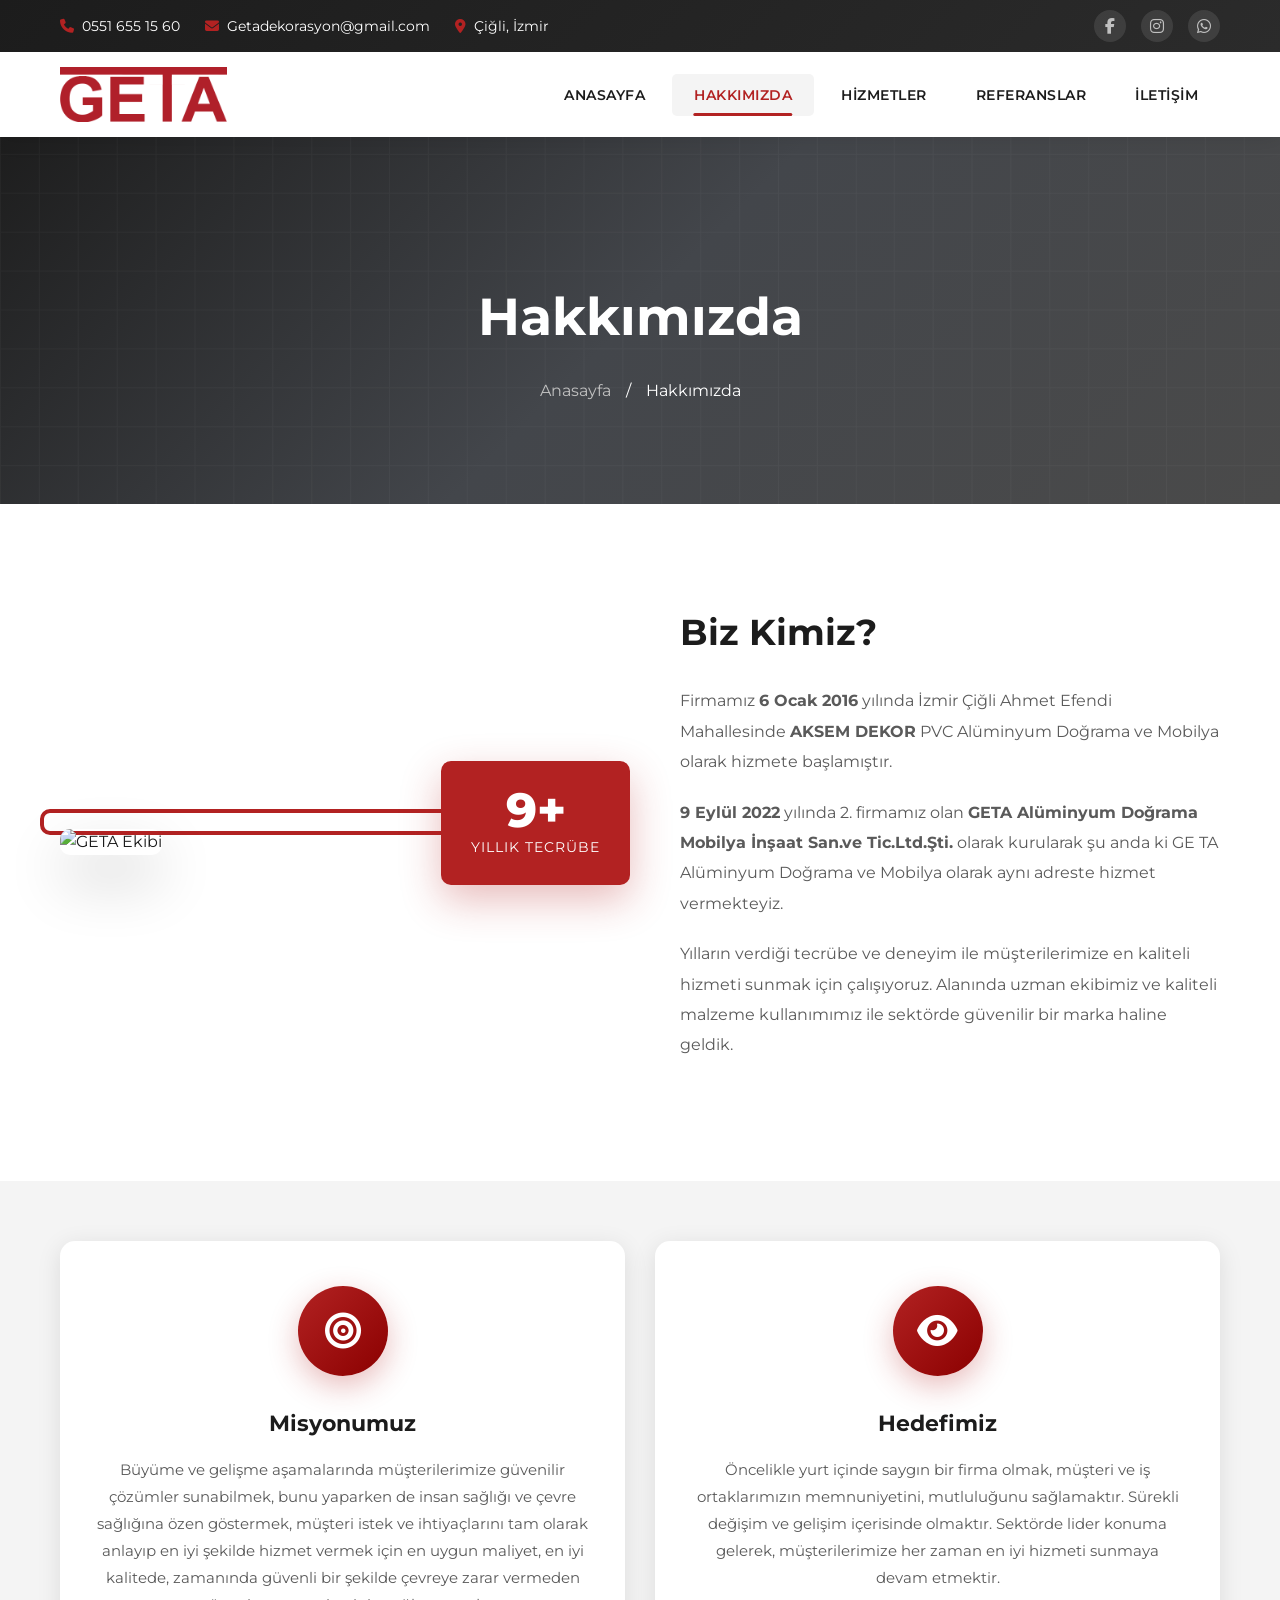
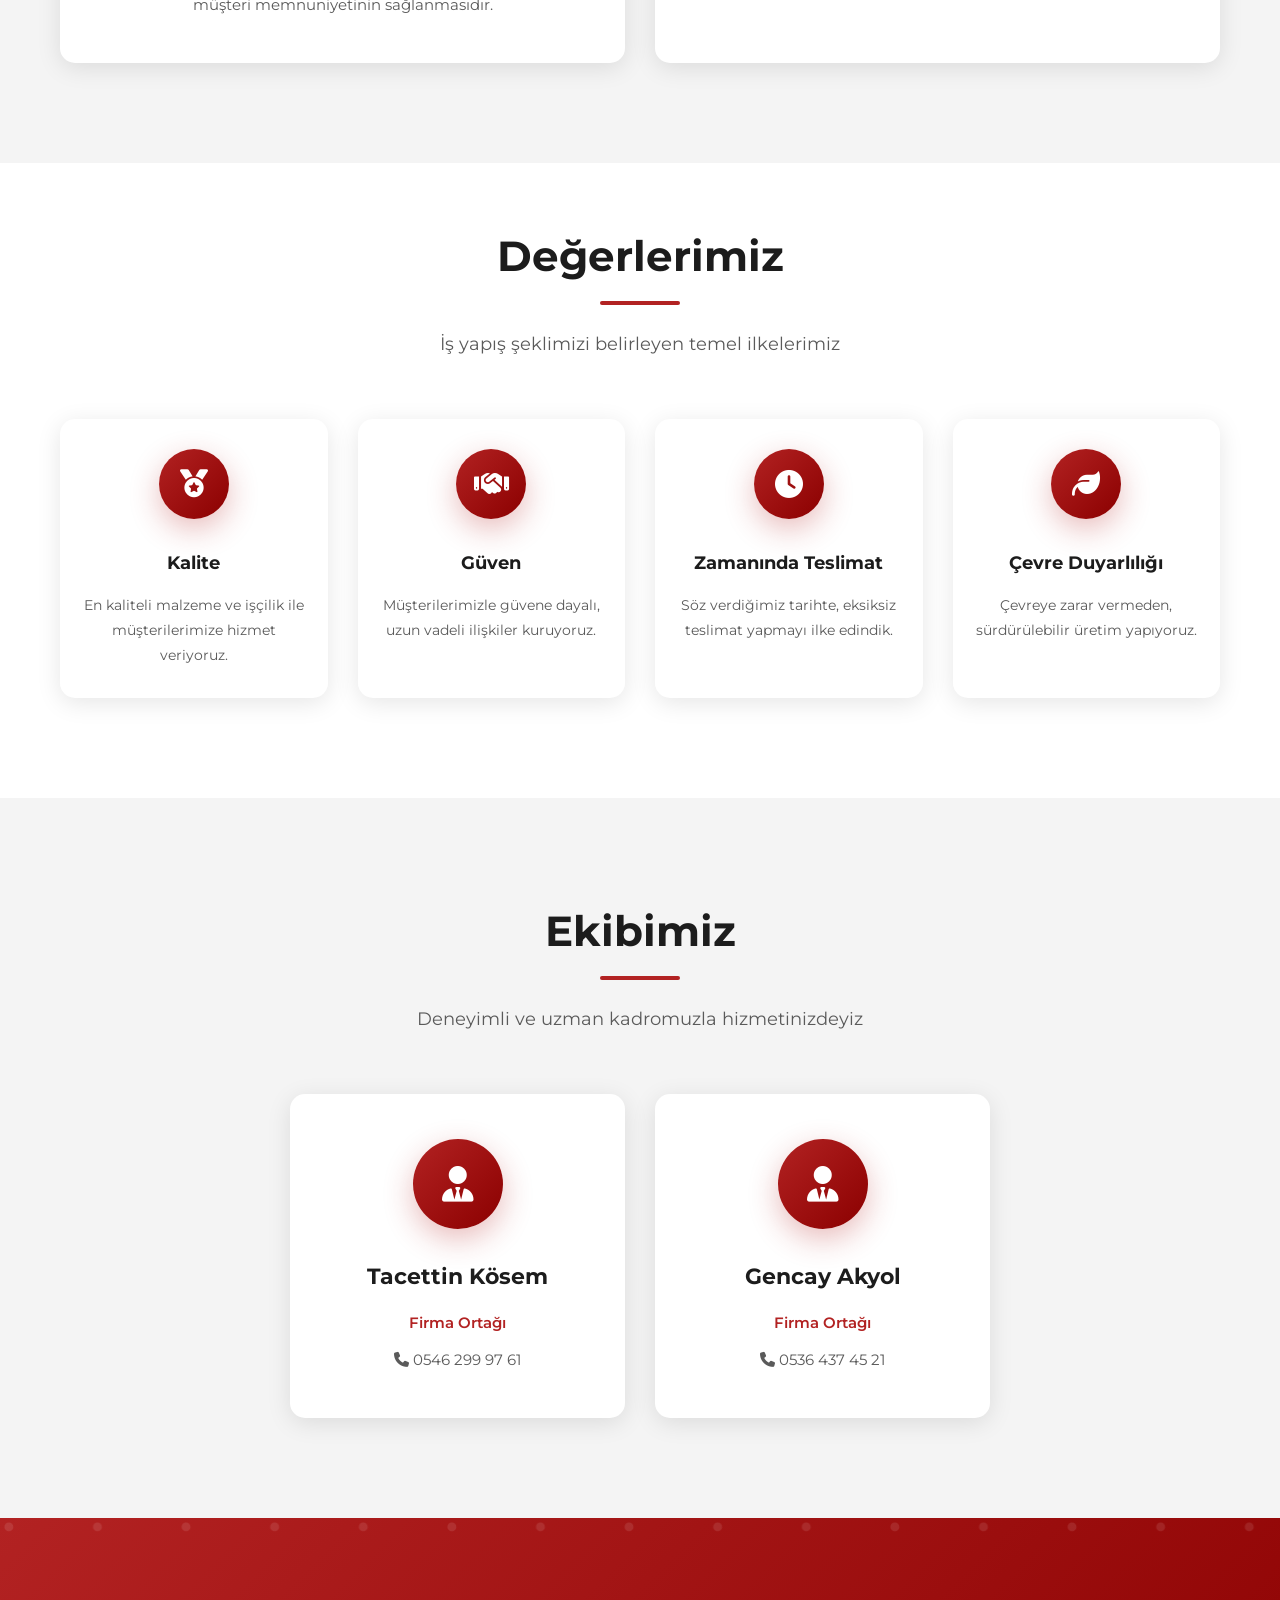
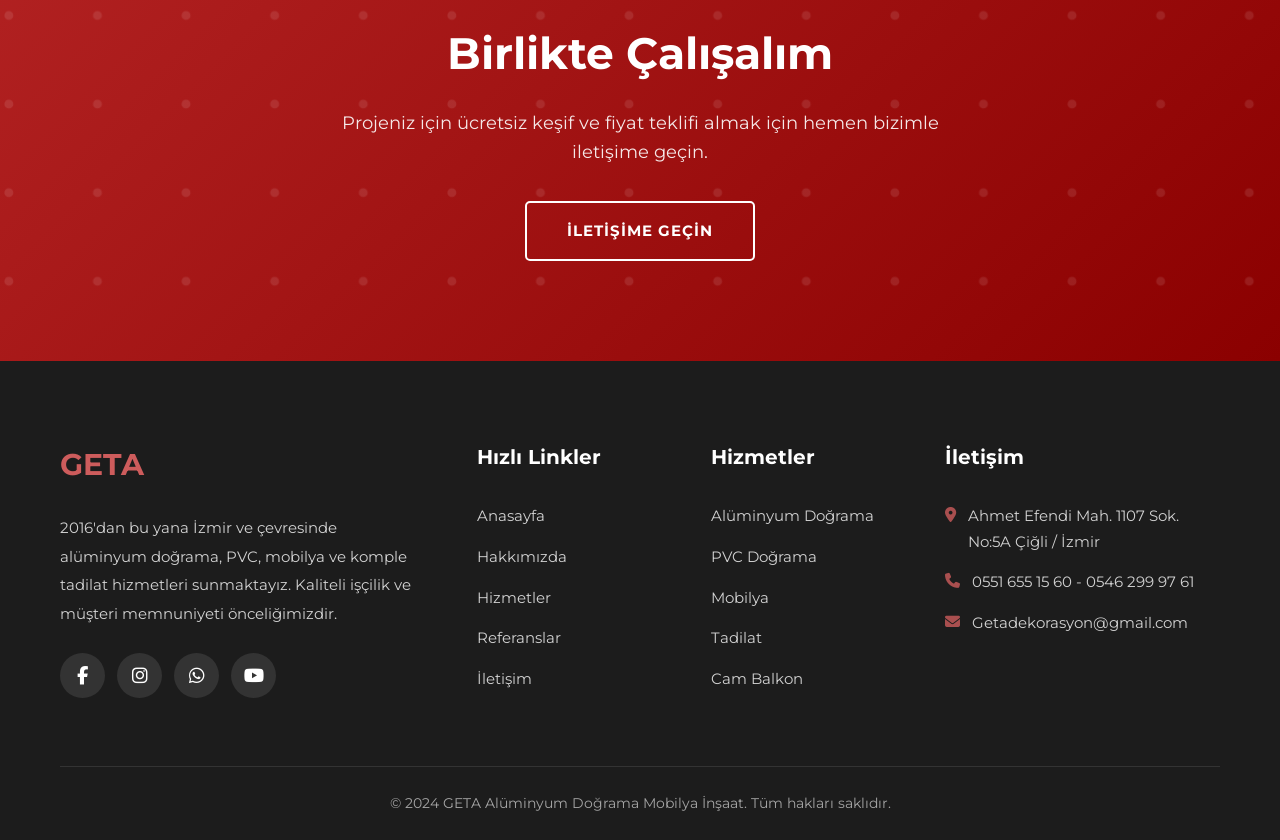
==== hakkimizda.html @ bad28edb "Initial commit - GETA Dekorasyon website GETA Aluminyum Dograma Mobilya Insaat corporate website wit" ====
<!DOCTYPE html>
<html lang="tr">
<head>
    <meta charset="UTF-8">
    <meta name="viewport" content="width=device-width, initial-scale=1.0">
    <meta name="description" content="GETA Alüminyum Doğrama Mobilya İnşaat Hakkında - Misyonumuz, Vizyonumuz ve Tarihçemiz">
    <title>Hakkımızda | GETA Alüminyum Doğrama Mobilya İnşaat</title>

    <link rel="stylesheet" href="https://cdnjs.cloudflare.com/ajax/libs/font-awesome/6.4.0/css/all.min.css">
    <link rel="preconnect" href="https://fonts.googleapis.com">
    <link rel="preconnect" href="https://fonts.gstatic.com" crossorigin>
    <link href="https://fonts.googleapis.com/css2?family=Montserrat:wght@400;500;600;700;800&display=swap" rel="stylesheet">
    <link rel="stylesheet" href="css/styles.css">
    <style>body { font-family: 'Montserrat', sans-serif; }</style>
</head>
<body>
    <!-- Header -->
    <header>
        <div class="header-top">
            <div class="container">
                <div class="contact-info">
                    <span><i class="fas fa-phone"></i> 0551 655 15 60</span>
                    <span><i class="fas fa-envelope"></i> Getadekorasyon@gmail.com</span>
                    <span><i class="fas fa-map-marker-alt"></i> Çiğli, İzmir</span>
                </div>
                <div class="social-links">
                    <a href="#" aria-label="Facebook"><i class="fab fa-facebook-f"></i></a>
                    <a href="#" aria-label="Instagram"><i class="fab fa-instagram"></i></a>
                    <a href="#" aria-label="WhatsApp"><i class="fab fa-whatsapp"></i></a>
                </div>
            </div>
        </div>
        <div class="header-main">
            <div class="container">
                <a href="index.html" class="logo">
                    <img src="images/logo.png" alt="GETA Logo">
                </a>
                <div class="menu-toggle" id="menuToggle">
                    <span></span>
                    <span></span>
                    <span></span>
                </div>
                <nav id="mainNav">
                    <ul>
                        <li><a href="index.html">Anasayfa</a></li>
                        <li><a href="hakkimizda.html" class="active">Hakkımızda</a></li>
                        <li><a href="hizmetler.html">Hizmetler</a></li>
                        <li><a href="referanslar.html">Referanslar</a></li>
                        <li><a href="iletisim.html">İletişim</a></li>
                    </ul>
                </nav>
            </div>
        </div>
    </header>

    <!-- Page Header -->
    <section class="page-header">
        <div class="container">
            <h1>Hakkımızda</h1>
            <div class="breadcrumb">
                <a href="index.html">Anasayfa</a>
                <span>/</span>
                <span>Hakkımızda</span>
            </div>
        </div>
    </section>

    <!-- About Section -->
    <section class="about" style="padding-top: 100px;">
        <div class="container">
            <div class="about-content">
                <div class="about-image scroll-reveal">
                    <img src="https://images.unsplash.com/photo-1504307651254-35680f356dfd?w=600&h=500&fit=crop" alt="GETA Ekibi">
                    <div class="experience-badge">
                        <h3>9+</h3>
                        <span>Yıllık Tecrübe</span>
                    </div>
                </div>
                <div class="about-text scroll-reveal">
                    <h3>Biz Kimiz?</h3>
                    <p>Firmamız <strong>6 Ocak 2016</strong> yılında İzmir Çiğli Ahmet Efendi Mahallesinde <strong>AKSEM DEKOR</strong> PVC Alüminyum Doğrama ve Mobilya olarak hizmete başlamıştır.</p>
                    <p><strong>9 Eylül 2022</strong> yılında 2. firmamız olan <strong>GETA Alüminyum Doğrama Mobilya İnşaat San.ve Tic.Ltd.Şti.</strong> olarak kurularak şu anda ki GE TA Alüminyum Doğrama ve Mobilya olarak aynı adreste hizmet vermekteyiz.</p>
                    <p>Yılların verdiği tecrübe ve deneyim ile müşterilerimize en kaliteli hizmeti sunmak için çalışıyoruz. Alanında uzman ekibimiz ve kaliteli malzeme kullanımımız ile sektörde güvenilir bir marka haline geldik.</p>
                </div>
            </div>
        </div>
    </section>

    <!-- Mission & Vision -->
    <section class="services" style="padding-top: 60px;">
        <div class="container">
            <div class="services-grid" style="grid-template-columns: repeat(2, 1fr);">
                <div class="service-card scroll-reveal">
                    <div class="icon">
                        <i class="fas fa-bullseye"></i>
                    </div>
                    <h3>Misyonumuz</h3>
                    <p>Büyüme ve gelişme aşamalarında müşterilerimize güvenilir çözümler sunabilmek, bunu yaparken de insan sağlığı ve çevre sağlığına özen göstermek, müşteri istek ve ihtiyaçlarını tam olarak anlayıp en iyi şekilde hizmet vermek için en uygun maliyet, en iyi kalitede, zamanında güvenli bir şekilde çevreye zarar vermeden müşteri memnuniyetinin sağlanmasıdır.</p>
                </div>
                <div class="service-card scroll-reveal">
                    <div class="icon">
                        <i class="fas fa-eye"></i>
                    </div>
                    <h3>Hedefimiz</h3>
                    <p>Öncelikle yurt içinde saygın bir firma olmak, müşteri ve iş ortaklarımızın memnuniyetini, mutluluğunu sağlamaktır. Sürekli değişim ve gelişim içerisinde olmaktır. Sektörde lider konuma gelerek, müşterilerimize her zaman en iyi hizmeti sunmaya devam etmektir.</p>
                </div>
            </div>
        </div>
    </section>

    <!-- Values Section -->
    <section class="about" style="padding-top: 60px;">
        <div class="container">
            <div class="section-header">
                <h2>Değerlerimiz</h2>
                <p>İş yapış şeklimizi belirleyen temel ilkelerimiz</p>
            </div>
            <div class="services-grid" style="grid-template-columns: repeat(4, 1fr);">
                <div class="service-card scroll-reveal" style="padding: 30px 20px;">
                    <div class="icon" style="width: 70px; height: 70px; font-size: 28px;">
                        <i class="fas fa-medal"></i>
                    </div>
                    <h3 style="font-size: 18px;">Kalite</h3>
                    <p style="font-size: 14px;">En kaliteli malzeme ve işçilik ile müşterilerimize hizmet veriyoruz.</p>
                </div>
                <div class="service-card scroll-reveal" style="padding: 30px 20px;">
                    <div class="icon" style="width: 70px; height: 70px; font-size: 28px;">
                        <i class="fas fa-handshake"></i>
                    </div>
                    <h3 style="font-size: 18px;">Güven</h3>
                    <p style="font-size: 14px;">Müşterilerimizle güvene dayalı, uzun vadeli ilişkiler kuruyoruz.</p>
                </div>
                <div class="service-card scroll-reveal" style="padding: 30px 20px;">
                    <div class="icon" style="width: 70px; height: 70px; font-size: 28px;">
                        <i class="fas fa-clock"></i>
                    </div>
                    <h3 style="font-size: 18px;">Zamanında Teslimat</h3>
                    <p style="font-size: 14px;">Söz verdiğimiz tarihte, eksiksiz teslimat yapmayı ilke edindik.</p>
                </div>
                <div class="service-card scroll-reveal" style="padding: 30px 20px;">
                    <div class="icon" style="width: 70px; height: 70px; font-size: 28px;">
                        <i class="fas fa-leaf"></i>
                    </div>
                    <h3 style="font-size: 18px;">Çevre Duyarlılığı</h3>
                    <p style="font-size: 14px;">Çevreye zarar vermeden, sürdürülebilir üretim yapıyoruz.</p>
                </div>
            </div>
        </div>
    </section>

    <!-- Team Section -->
    <section class="services" style="padding-bottom: 100px;">
        <div class="container">
            <div class="section-header">
                <h2>Ekibimiz</h2>
                <p>Deneyimli ve uzman kadromuzla hizmetinizdeyiz</p>
            </div>
            <div class="services-grid" style="grid-template-columns: repeat(2, 1fr); max-width: 700px; margin: 0 auto;">
                <div class="service-card scroll-reveal">
                    <div class="icon">
                        <i class="fas fa-user-tie"></i>
                    </div>
                    <h3>Tacettin Kösem</h3>
                    <p style="color: var(--primary); font-weight: 600; margin-bottom: 10px;">Firma Ortağı</p>
                    <p><i class="fas fa-phone"></i> 0546 299 97 61</p>
                </div>
                <div class="service-card scroll-reveal">
                    <div class="icon">
                        <i class="fas fa-user-tie"></i>
                    </div>
                    <h3>Gencay Akyol</h3>
                    <p style="color: var(--primary); font-weight: 600; margin-bottom: 10px;">Firma Ortağı</p>
                    <p><i class="fas fa-phone"></i> 0536 437 45 21</p>
                </div>
            </div>
        </div>
    </section>

    <!-- CTA Section -->
    <section class="cta">
        <div class="container">
            <h2>Birlikte Çalışalım</h2>
            <p>Projeniz için ücretsiz keşif ve fiyat teklifi almak için hemen bizimle iletişime geçin.</p>
            <a href="iletisim.html" class="btn btn-outline">İletişime Geçin</a>
        </div>
    </section>

    <!-- Footer -->
    <footer>
        <div class="container">
            <div class="footer-content">
                <div class="footer-about">
                    <h3>GETA</h3>
                    <p>2016'dan bu yana İzmir ve çevresinde alüminyum doğrama, PVC, mobilya ve komple tadilat hizmetleri sunmaktayız. Kaliteli işçilik ve müşteri memnuniyeti önceliğimizdir.</p>
                    <div class="footer-social">
                        <a href="#"><i class="fab fa-facebook-f"></i></a>
                        <a href="#"><i class="fab fa-instagram"></i></a>
                        <a href="#"><i class="fab fa-whatsapp"></i></a>
                        <a href="#"><i class="fab fa-youtube"></i></a>
                    </div>
                </div>
                <div class="footer-links">
                    <h4>Hızlı Linkler</h4>
                    <ul>
                        <li><a href="index.html">Anasayfa</a></li>
                        <li><a href="hakkimizda.html">Hakkımızda</a></li>
                        <li><a href="hizmetler.html">Hizmetler</a></li>
                        <li><a href="referanslar.html">Referanslar</a></li>
                        <li><a href="iletisim.html">İletişim</a></li>
                    </ul>
                </div>
                <div class="footer-links">
                    <h4>Hizmetler</h4>
                    <ul>
                        <li><a href="hizmetler.html">Alüminyum Doğrama</a></li>
                        <li><a href="hizmetler.html">PVC Doğrama</a></li>
                        <li><a href="hizmetler.html">Mobilya</a></li>
                        <li><a href="hizmetler.html">Tadilat</a></li>
                        <li><a href="hizmetler.html">Cam Balkon</a></li>
                    </ul>
                </div>
                <div class="footer-contact">
                    <h4>İletişim</h4>
                    <p><i class="fas fa-map-marker-alt"></i> Ahmet Efendi Mah. 1107 Sok. No:5A Çiğli / İzmir</p>
                    <p><i class="fas fa-phone"></i> 0551 655 15 60 - 0546 299 97 61</p>
                    <p><i class="fas fa-envelope"></i> Getadekorasyon@gmail.com</p>
                </div>
            </div>
            <div class="footer-bottom">
                <p>&copy; 2024 GETA Alüminyum Doğrama Mobilya İnşaat. Tüm hakları saklıdır.</p>
            </div>
        </div>
    </footer>

    <script src="js/main.js"></script>
</body>
</html>
---- css/styles.css ----
/* =============================================
   GETA Dekorasyon - Ana Stil Dosyası
   Renk Teması: Kırmızı/Bordo + Metalik Gri
   ============================================= */

/* CSS Variables */
:root {
    --primary: #B22222;
    --primary-dark: #8B0000;
    --primary-light: #CD5C5C;
    --metallic: #71797E;
    --metallic-light: #A9A9A9;
    --metallic-dark: #4A4A4A;
    --steel: #43464B;
    --dark: #1C1C1C;
    --charcoal: #2B2B2B;
    --light: #F4F4F4;
    --silver: #C0C0C0;
    --white: #FFFFFF;
    --text: #1C1C1C;
    --text-light: #5A5A5A;
    --shadow: rgba(0, 0, 0, 0.1);
    --shadow-dark: rgba(0, 0, 0, 0.2);
    --transition: all 0.3s ease;
}

/* Reset & Base */
* {
    margin: 0;
    padding: 0;
    box-sizing: border-box;
}

html {
    scroll-behavior: smooth;
}

body {
    font-family: 'Segoe UI', Tahoma, Geneva, Verdana, sans-serif;
    line-height: 1.6;
    color: var(--text);
    background-color: var(--white);
}

a {
    text-decoration: none;
    color: inherit;
    transition: var(--transition);
}

ul {
    list-style: none;
}

img {
    max-width: 100%;
    height: auto;
}

.container {
    max-width: 1200px;
    margin: 0 auto;
    padding: 0 20px;
}

/* =============================================
   HEADER & NAVIGATION
   ============================================= */
header {
    background: var(--white);
    box-shadow: 0 2px 20px var(--shadow);
    position: fixed;
    width: 100%;
    top: 0;
    z-index: 1000;
}

.header-top {
    background: linear-gradient(135deg, var(--dark) 0%, var(--charcoal) 100%);
    color: var(--white);
    padding: 10px 0;
    font-size: 14px;
}

.header-top .container {
    display: flex;
    justify-content: space-between;
    align-items: center;
    flex-wrap: wrap;
    gap: 10px;
}

.header-top a {
    color: var(--silver);
}

.header-top a:hover {
    color: var(--primary-light);
}

.contact-info {
    display: flex;
    gap: 25px;
    flex-wrap: wrap;
}

.contact-info span {
    display: flex;
    align-items: center;
    gap: 8px;
}

.contact-info i {
    color: var(--primary);
}

.social-links {
    display: flex;
    gap: 15px;
}

.social-links a {
    font-size: 16px;
    width: 32px;
    height: 32px;
    background: rgba(255,255,255,0.1);
    border-radius: 50%;
    display: flex;
    align-items: center;
    justify-content: center;
}

.social-links a:hover {
    background: var(--primary);
    color: var(--white);
}

.header-main {
    padding: 15px 0;
    background: var(--white);
}

.header-main .container {
    display: flex;
    justify-content: space-between;
    align-items: center;
}

.logo {
    display: flex;
    align-items: center;
    gap: 15px;
}

.logo img {
    height: 55px;
    width: auto;
}

.logo-text h1 {
    font-size: 32px;
    font-weight: 800;
    color: var(--primary);
    letter-spacing: 3px;
}

.logo-text span {
    font-size: 11px;
    color: var(--metallic);
    display: block;
    margin-top: -2px;
    letter-spacing: 1px;
}

nav ul {
    display: flex;
    gap: 5px;
}

nav ul li a {
    padding: 12px 22px;
    font-weight: 600;
    color: var(--text);
    border-radius: 5px;
    position: relative;
    text-transform: uppercase;
    font-size: 14px;
    letter-spacing: 0.5px;
}

nav ul li a:hover,
nav ul li a.active {
    color: var(--primary);
    background: var(--light);
}

nav ul li a::after {
    content: '';
    position: absolute;
    bottom: 0;
    left: 50%;
    transform: translateX(-50%);
    width: 0;
    height: 3px;
    background: var(--primary);
    transition: var(--transition);
    border-radius: 2px;
}

nav ul li a:hover::after,
nav ul li a.active::after {
    width: 70%;
}

/* Mobile Menu */
.menu-toggle {
    display: none;
    flex-direction: column;
    gap: 6px;
    cursor: pointer;
    padding: 10px;
}

.menu-toggle span {
    width: 28px;
    height: 3px;
    background: var(--primary);
    border-radius: 2px;
    transition: var(--transition);
}

/* =============================================
   HERO SECTION
   ============================================= */
.hero {
    height: 100vh;
    min-height: 650px;
    background: linear-gradient(135deg, var(--dark) 0%, var(--steel) 50%, var(--metallic-dark) 100%);
    display: flex;
    align-items: center;
    justify-content: center;
    text-align: center;
    color: var(--white);
    position: relative;
    overflow: hidden;
    margin-top: 115px;
}

.hero::before {
    content: '';
    position: absolute;
    top: 0;
    left: 0;
    right: 0;
    bottom: 0;
    background: url('data:image/svg+xml,<svg xmlns="http://www.w3.org/2000/svg" viewBox="0 0 100 100"><defs><pattern id="grid" width="10" height="10" patternUnits="userSpaceOnUse"><path d="M 10 0 L 0 0 0 10" fill="none" stroke="rgba(255,255,255,0.03)" stroke-width="0.5"/></pattern></defs><rect width="100" height="100" fill="url(%23grid)"/></svg>');
    opacity: 1;
}

.hero::after {
    content: '';
    position: absolute;
    bottom: 0;
    left: 0;
    right: 0;
    height: 200px;
    background: linear-gradient(to top, rgba(28,28,28,0.8), transparent);
}

.hero-content {
    position: relative;
    z-index: 1;
    max-width: 900px;
    padding: 0 20px;
}

.hero h1 {
    font-size: 60px;
    font-weight: 800;
    margin-bottom: 20px;
    text-shadow: 2px 2px 4px rgba(0,0,0,0.5);
    letter-spacing: 2px;
}

.hero h1 span {
    color: var(--primary);
}

.hero p {
    font-size: 20px;
    margin-bottom: 15px;
    opacity: 0.9;
    max-width: 700px;
    margin-left: auto;
    margin-right: auto;
}

.hero .tagline {
    font-size: 16px;
    color: var(--silver);
    margin-bottom: 40px;
    text-transform: uppercase;
    letter-spacing: 3px;
}

.hero-buttons {
    display: flex;
    gap: 20px;
    justify-content: center;
    flex-wrap: wrap;
}

/* Buttons */
.btn {
    display: inline-block;
    padding: 16px 40px;
    border-radius: 5px;
    font-weight: 700;
    font-size: 15px;
    cursor: pointer;
    transition: var(--transition);
    border: none;
    text-transform: uppercase;
    letter-spacing: 1px;
}

.btn-primary {
    background: var(--primary);
    color: var(--white);
}

.btn-primary:hover {
    background: var(--primary-dark);
    transform: translateY(-3px);
    box-shadow: 0 10px 30px rgba(178, 34, 34, 0.4);
}

.btn-outline {
    background: transparent;
    color: var(--white);
    border: 2px solid var(--silver);
}

.btn-outline:hover {
    background: var(--white);
    color: var(--dark);
    border-color: var(--white);
    transform: translateY(-3px);
}

/* =============================================
   SECTIONS
   ============================================= */
section {
    padding: 100px 0;
}

.section-header {
    text-align: center;
    margin-bottom: 60px;
}

.section-header h2 {
    font-size: 42px;
    color: var(--dark);
    margin-bottom: 15px;
    position: relative;
    display: inline-block;
    font-weight: 700;
}

.section-header h2::after {
    content: '';
    position: absolute;
    bottom: -15px;
    left: 50%;
    transform: translateX(-50%);
    width: 80px;
    height: 4px;
    background: var(--primary);
    border-radius: 2px;
}

.section-header p {
    color: var(--text-light);
    font-size: 18px;
    max-width: 600px;
    margin: 25px auto 0;
}

/* About Section */
.about {
    background: var(--white);
}

.about-content {
    display: grid;
    grid-template-columns: 1fr 1fr;
    gap: 80px;
    align-items: center;
}

.about-image {
    position: relative;
}

.about-image img {
    border-radius: 10px;
    box-shadow: 0 25px 60px var(--shadow-dark);
}

.about-image::before {
    content: '';
    position: absolute;
    top: -20px;
    left: -20px;
    right: 20px;
    bottom: 20px;
    border: 4px solid var(--primary);
    border-radius: 10px;
    z-index: -1;
}

.about-image .experience-badge {
    position: absolute;
    bottom: -30px;
    right: -30px;
    background: var(--primary);
    color: var(--white);
    padding: 25px 30px;
    border-radius: 10px;
    text-align: center;
    box-shadow: 0 15px 40px rgba(178, 34, 34, 0.3);
}

.about-image .experience-badge h3 {
    font-size: 48px;
    font-weight: 800;
    line-height: 1;
}

.about-image .experience-badge span {
    font-size: 14px;
    text-transform: uppercase;
    letter-spacing: 1px;
}

.about-text h3 {
    font-size: 36px;
    color: var(--dark);
    margin-bottom: 25px;
    font-weight: 700;
}

.about-text p {
    color: var(--text-light);
    margin-bottom: 20px;
    line-height: 1.9;
    font-size: 16px;
}

.about-features {
    display: grid;
    grid-template-columns: 1fr 1fr;
    gap: 20px;
    margin-top: 35px;
}

.feature-item {
    display: flex;
    align-items: center;
    gap: 15px;
    padding: 15px;
    background: var(--light);
    border-radius: 8px;
    transition: var(--transition);
}

.feature-item:hover {
    background: var(--primary);
    color: var(--white);
}

.feature-item:hover i {
    color: var(--white);
}

.feature-item i {
    font-size: 24px;
    color: var(--primary);
    transition: var(--transition);
}

.feature-item span {
    font-weight: 600;
    font-size: 14px;
}

/* Services Section */
.services {
    background: var(--light);
}

.services-grid {
    display: grid;
    grid-template-columns: repeat(auto-fit, minmax(300px, 1fr));
    gap: 30px;
}

.service-card {
    background: var(--white);
    padding: 45px 35px;
    border-radius: 15px;
    text-align: center;
    transition: var(--transition);
    box-shadow: 0 5px 25px var(--shadow);
    position: relative;
    overflow: hidden;
}

.service-card::before {
    content: '';
    position: absolute;
    top: 0;
    left: 0;
    right: 0;
    height: 4px;
    background: linear-gradient(90deg, var(--primary), var(--metallic));
    transform: scaleX(0);
    transition: var(--transition);
}

.service-card:hover::before {
    transform: scaleX(1);
}

.service-card:hover {
    transform: translateY(-10px);
    box-shadow: 0 25px 60px var(--shadow-dark);
}

.service-card .icon {
    width: 90px;
    height: 90px;
    background: linear-gradient(135deg, var(--primary) 0%, var(--primary-dark) 100%);
    border-radius: 50%;
    display: flex;
    align-items: center;
    justify-content: center;
    margin: 0 auto 30px;
    font-size: 36px;
    color: var(--white);
    box-shadow: 0 10px 30px rgba(178, 34, 34, 0.3);
}

.service-card h3 {
    font-size: 22px;
    color: var(--dark);
    margin-bottom: 15px;
    font-weight: 700;
}

.service-card p {
    color: var(--text-light);
    font-size: 15px;
    line-height: 1.8;
}

/* References Section */
.references {
    background: var(--white);
}

.references-grid {
    display: grid;
    grid-template-columns: repeat(auto-fit, minmax(220px, 1fr));
    gap: 20px;
}

.reference-item {
    background: var(--light);
    padding: 30px 20px;
    border-radius: 10px;
    text-align: center;
    transition: var(--transition);
    border: 2px solid transparent;
}

.reference-item:hover {
    border-color: var(--primary);
    background: var(--white);
    box-shadow: 0 10px 30px var(--shadow);
}

.reference-item i {
    font-size: 32px;
    color: var(--primary);
    margin-bottom: 15px;
}

.reference-item span {
    display: block;
    font-weight: 600;
    color: var(--dark);
    font-size: 14px;
}

/* Brands Section */
.brands {
    background: linear-gradient(135deg, var(--dark) 0%, var(--charcoal) 100%);
    padding: 60px 0;
}

.brands h3 {
    color: var(--white);
    text-align: center;
    margin-bottom: 40px;
    font-size: 26px;
    font-weight: 600;
}

.brands-slider {
    display: flex;
    justify-content: center;
    flex-wrap: wrap;
    gap: 20px;
}

.brands-slider span {
    color: var(--silver);
    font-size: 16px;
    font-weight: 600;
    padding: 12px 25px;
    background: rgba(255,255,255,0.05);
    border-radius: 5px;
    border: 1px solid rgba(255,255,255,0.1);
    transition: var(--transition);
}

.brands-slider span:hover {
    background: var(--primary);
    color: var(--white);
    border-color: var(--primary);
}

/* CTA Section */
.cta {
    background: linear-gradient(135deg, var(--primary) 0%, var(--primary-dark) 100%);
    color: var(--white);
    text-align: center;
    padding: 100px 0;
    position: relative;
}

.cta::before {
    content: '';
    position: absolute;
    top: 0;
    left: 0;
    right: 0;
    bottom: 0;
    background: url('data:image/svg+xml,<svg xmlns="http://www.w3.org/2000/svg" viewBox="0 0 100 100"><defs><pattern id="dots" width="20" height="20" patternUnits="userSpaceOnUse"><circle cx="2" cy="2" r="1" fill="rgba(255,255,255,0.1)"/></pattern></defs><rect width="100" height="100" fill="url(%23dots)"/></svg>');
}

.cta .container {
    position: relative;
    z-index: 1;
}

.cta h2 {
    font-size: 44px;
    margin-bottom: 20px;
    font-weight: 700;
}

.cta p {
    font-size: 18px;
    opacity: 0.9;
    margin-bottom: 35px;
    max-width: 600px;
    margin-left: auto;
    margin-right: auto;
}

.cta .btn-outline {
    border-color: var(--white);
}

.cta .btn-outline:hover {
    background: var(--white);
    color: var(--primary);
}

/* =============================================
   CONTACT PAGE
   ============================================= */
.contact-section {
    padding-top: 60px;
}

.contact-grid {
    display: grid;
    grid-template-columns: 1fr 1fr;
    gap: 60px;
}

.contact-info-box {
    background: var(--white);
    padding: 50px;
    border-radius: 15px;
    box-shadow: 0 15px 50px var(--shadow);
}

.contact-info-box h3 {
    font-size: 30px;
    color: var(--dark);
    margin-bottom: 35px;
    font-weight: 700;
}

.info-item {
    display: flex;
    gap: 20px;
    margin-bottom: 30px;
    padding-bottom: 30px;
    border-bottom: 1px solid var(--light);
}

.info-item:last-child {
    border-bottom: none;
    margin-bottom: 0;
    padding-bottom: 0;
}

.info-item .icon {
    width: 65px;
    height: 65px;
    background: linear-gradient(135deg, var(--primary) 0%, var(--primary-dark) 100%);
    border-radius: 50%;
    display: flex;
    align-items: center;
    justify-content: center;
    color: var(--white);
    font-size: 24px;
    flex-shrink: 0;
    box-shadow: 0 10px 25px rgba(178, 34, 34, 0.25);
}

.info-item .details h4 {
    font-size: 18px;
    color: var(--dark);
    margin-bottom: 8px;
    font-weight: 700;
}

.info-item .details p,
.info-item .details a {
    color: var(--text-light);
    font-size: 15px;
    line-height: 1.7;
}

.info-item .details a:hover {
    color: var(--primary);
}

.contact-form-box {
    background: var(--white);
    padding: 50px;
    border-radius: 15px;
    box-shadow: 0 15px 50px var(--shadow);
}

.contact-form-box h3 {
    font-size: 30px;
    color: var(--dark);
    margin-bottom: 35px;
    font-weight: 700;
}

.form-group {
    margin-bottom: 25px;
}

.form-group label {
    display: block;
    margin-bottom: 10px;
    font-weight: 600;
    color: var(--dark);
    font-size: 14px;
}

.form-group input,
.form-group textarea {
    width: 100%;
    padding: 16px 20px;
    border: 2px solid var(--light);
    border-radius: 8px;
    font-size: 16px;
    transition: var(--transition);
    font-family: inherit;
    background: var(--white);
}

.form-group input:focus,
.form-group textarea:focus {
    outline: none;
    border-color: var(--primary);
    box-shadow: 0 0 0 4px rgba(178, 34, 34, 0.1);
}

.form-group textarea {
    min-height: 150px;
    resize: vertical;
}

/* Map */
.map-section {
    padding: 0;
    margin-top: 80px;
}

.map-section iframe {
    width: 100%;
    height: 450px;
    border: none;
    filter: grayscale(30%);
}

/* =============================================
   PAGE HEADERS
   ============================================= */
.page-header {
    background: linear-gradient(135deg, var(--dark) 0%, var(--steel) 50%, var(--metallic-dark) 100%);
    padding: 160px 0 100px;
    text-align: center;
    color: var(--white);
    margin-top: 115px;
    position: relative;
}

.page-header::before {
    content: '';
    position: absolute;
    top: 0;
    left: 0;
    right: 0;
    bottom: 0;
    background: url('data:image/svg+xml,<svg xmlns="http://www.w3.org/2000/svg" viewBox="0 0 100 100"><defs><pattern id="grid2" width="10" height="10" patternUnits="userSpaceOnUse"><path d="M 10 0 L 0 0 0 10" fill="none" stroke="rgba(255,255,255,0.03)" stroke-width="0.5"/></pattern></defs><rect width="100" height="100" fill="url(%23grid2)"/></svg>');
}

.page-header .container {
    position: relative;
    z-index: 1;
}

.page-header h1 {
    font-size: 52px;
    margin-bottom: 20px;
    font-weight: 700;
}

.breadcrumb {
    display: flex;
    justify-content: center;
    gap: 15px;
    font-size: 16px;
}

.breadcrumb a {
    color: var(--silver);
}

.breadcrumb a:hover {
    color: var(--primary-light);
}

.breadcrumb span {
    color: var(--white);
}

/* =============================================
   FOOTER
   ============================================= */
footer {
    background: var(--dark);
    color: var(--white);
    padding-top: 80px;
}

.footer-content {
    display: grid;
    grid-template-columns: 2fr 1fr 1fr 1.5fr;
    gap: 50px;
    padding-bottom: 60px;
    border-bottom: 1px solid rgba(255,255,255,0.1);
}

.footer-about h3 {
    font-size: 30px;
    margin-bottom: 25px;
    color: var(--primary-light);
    font-weight: 700;
}

.footer-about p {
    opacity: 0.8;
    line-height: 1.9;
    margin-bottom: 25px;
    font-size: 15px;
}

.footer-social {
    display: flex;
    gap: 12px;
}

.footer-social a {
    width: 45px;
    height: 45px;
    background: rgba(255,255,255,0.1);
    border-radius: 50%;
    display: flex;
    align-items: center;
    justify-content: center;
    color: var(--white);
    transition: var(--transition);
    font-size: 18px;
}

.footer-social a:hover {
    background: var(--primary);
    transform: translateY(-3px);
}

.footer-links h4 {
    font-size: 20px;
    margin-bottom: 30px;
    color: var(--white);
    font-weight: 700;
}

.footer-links ul li {
    margin-bottom: 15px;
}

.footer-links ul li a {
    opacity: 0.8;
    transition: var(--transition);
    font-size: 15px;
}

.footer-links ul li a:hover {
    opacity: 1;
    color: var(--primary-light);
    padding-left: 8px;
}

.footer-contact h4 {
    font-size: 20px;
    margin-bottom: 30px;
    color: var(--white);
    font-weight: 700;
}

.footer-contact p {
    opacity: 0.8;
    margin-bottom: 15px;
    display: flex;
    align-items: flex-start;
    gap: 12px;
    font-size: 15px;
    line-height: 1.7;
}

.footer-contact p i {
    color: var(--primary-light);
    margin-top: 4px;
}

.footer-bottom {
    padding: 25px 0;
    text-align: center;
}

.footer-bottom p {
    opacity: 0.6;
    font-size: 14px;
}

/* =============================================
   RESPONSIVE DESIGN
   ============================================= */
@media (max-width: 1024px) {
    .footer-content {
        grid-template-columns: 1fr 1fr;
    }
}

@media (max-width: 992px) {
    .header-main .container {
        flex-wrap: wrap;
    }

    .menu-toggle {
        display: flex;
    }

    nav {
        width: 100%;
        max-height: 0;
        overflow: hidden;
        transition: var(--transition);
    }

    nav.active {
        max-height: 400px;
    }

    nav ul {
        flex-direction: column;
        padding: 20px 0;
    }

    nav ul li a {
        display: block;
        padding: 15px;
    }

    .hero {
        margin-top: 80px;
    }

    .hero h1 {
        font-size: 42px;
    }

    .about-content {
        grid-template-columns: 1fr;
        gap: 50px;
    }

    .about-image::before {
        display: none;
    }

    .about-image .experience-badge {
        right: 20px;
        bottom: -20px;
    }

    .contact-grid {
        grid-template-columns: 1fr;
    }

    .page-header {
        margin-top: 80px;
        padding: 120px 0 80px;
    }
}

@media (max-width: 768px) {
    .header-top .container {
        justify-content: center;
    }

    .contact-info {
        display: none;
    }

    .hero {
        height: auto;
        min-height: 550px;
        padding: 100px 0;
    }

    .hero h1 {
        font-size: 32px;
    }

    .hero p {
        font-size: 16px;
    }

    .hero .tagline {
        font-size: 13px;
    }

    .section-header h2 {
        font-size: 32px;
    }

    section {
        padding: 70px 0;
    }

    .about-features {
        grid-template-columns: 1fr;
    }

    .about-image .experience-badge {
        position: relative;
        right: auto;
        bottom: auto;
        margin-top: 20px;
        display: inline-block;
    }

    .footer-content {
        grid-template-columns: 1fr;
        text-align: center;
    }

    .footer-social {
        justify-content: center;
    }

    .footer-links ul li a:hover {
        padding-left: 0;
    }

    .footer-contact p {
        justify-content: center;
    }

    .page-header h1 {
        font-size: 36px;
    }

    .contact-info-box,
    .contact-form-box {
        padding: 30px;
    }
}

@media (max-width: 480px) {
    .hero-buttons {
        flex-direction: column;
        align-items: center;
    }

    .btn {
        width: 100%;
        max-width: 280px;
        padding: 14px 30px;
    }

    .service-card {
        padding: 35px 25px;
    }

    .service-card .icon {
        width: 75px;
        height: 75px;
        font-size: 30px;
    }

    .cta h2 {
        font-size: 32px;
    }

    .logo-text h1 {
        font-size: 26px;
    }
}

/* =============================================
   ANIMATIONS
   ============================================= */
@keyframes fadeInUp {
    from {
        opacity: 0;
        transform: translateY(40px);
    }
    to {
        opacity: 1;
        transform: translateY(0);
    }
}

@keyframes fadeIn {
    from {
        opacity: 0;
    }
    to {
        opacity: 1;
    }
}

@keyframes slideInLeft {
    from {
        opacity: 0;
        transform: translateX(-40px);
    }
    to {
        opacity: 1;
        transform: translateX(0);
    }
}

@keyframes slideInRight {
    from {
        opacity: 0;
        transform: translateX(40px);
    }
    to {
        opacity: 1;
        transform: translateX(0);
    }
}

.animate-fade-up {
    animation: fadeInUp 0.8s ease forwards;
}

.animate-fade {
    animation: fadeIn 0.8s ease forwards;
}

.animate-slide-left {
    animation: slideInLeft 0.8s ease forwards;
}

.animate-slide-right {
    animation: slideInRight 0.8s ease forwards;
}

/* Scroll animations */
.scroll-reveal {
    opacity: 0;
    transform: translateY(40px);
    transition: all 0.8s ease;
}

.scroll-reveal.revealed {
    opacity: 1;
    transform: translateY(0);
}

/* Delay classes */
.delay-1 { animation-delay: 0.1s; }
.delay-2 { animation-delay: 0.2s; }
.delay-3 { animation-delay: 0.3s; }
.delay-4 { animation-delay: 0.4s; }
.delay-5 { animation-delay: 0.5s; }

/* =============================================
   LIGHTBOX GALLERY
   ============================================= */
.lightbox {
    display: none;
    position: fixed;
    top: 0;
    left: 0;
    width: 100%;
    height: 100%;
    background: rgba(0, 0, 0, 0.95);
    z-index: 9999;
    justify-content: center;
    align-items: center;
}

.lightbox.active {
    display: flex;
}

.lightbox-content {
    position: relative;
    max-width: 90%;
    max-height: 90%;
}

.lightbox-content img {
    max-width: 100%;
    max-height: 85vh;
    border-radius: 10px;
    box-shadow: 0 20px 60px rgba(0, 0, 0, 0.5);
}

.lightbox-close {
    position: absolute;
    top: -50px;
    right: 0;
    font-size: 40px;
    color: var(--white);
    cursor: pointer;
    transition: var(--transition);
}

.lightbox-close:hover {
    color: var(--primary);
}

.lightbox-nav {
    position: absolute;
    top: 50%;
    transform: translateY(-50%);
    font-size: 50px;
    color: var(--white);
    cursor: pointer;
    padding: 20px;
    transition: var(--transition);
    user-select: none;
}

.lightbox-nav:hover {
    color: var(--primary);
}

.lightbox-prev {
    left: -80px;
}

.lightbox-next {
    right: -80px;
}

.lightbox-counter {
    position: absolute;
    bottom: -40px;
    left: 50%;
    transform: translateX(-50%);
    color: var(--white);
    font-size: 16px;
}

.lightbox-title {
    position: absolute;
    bottom: -70px;
    left: 50%;
    transform: translateX(-50%);
    color: var(--silver);
    font-size: 18px;
    white-space: nowrap;
}

/* Reference item clickable */
.reference-item.has-gallery {
    cursor: pointer;
}

.reference-item.has-gallery:hover {
    border-color: var(--primary);
    background: var(--white);
    transform: translateY(-5px);
    box-shadow: 0 15px 40px var(--shadow);
}

.reference-item.has-gallery::after {
    content: '\f03e';
    font-family: 'Font Awesome 6 Free';
    font-weight: 900;
    position: absolute;
    top: 10px;
    right: 10px;
    color: var(--primary);
    font-size: 14px;
}

.reference-item {
    position: relative;
}

@media (max-width: 768px) {
    .lightbox-nav {
        font-size: 30px;
        padding: 10px;
    }

    .lightbox-prev {
        left: 10px;
    }

    .lightbox-next {
        right: 10px;
    }

    .lightbox-close {
        top: 10px;
        right: 10px;
        position: fixed;
    }
}
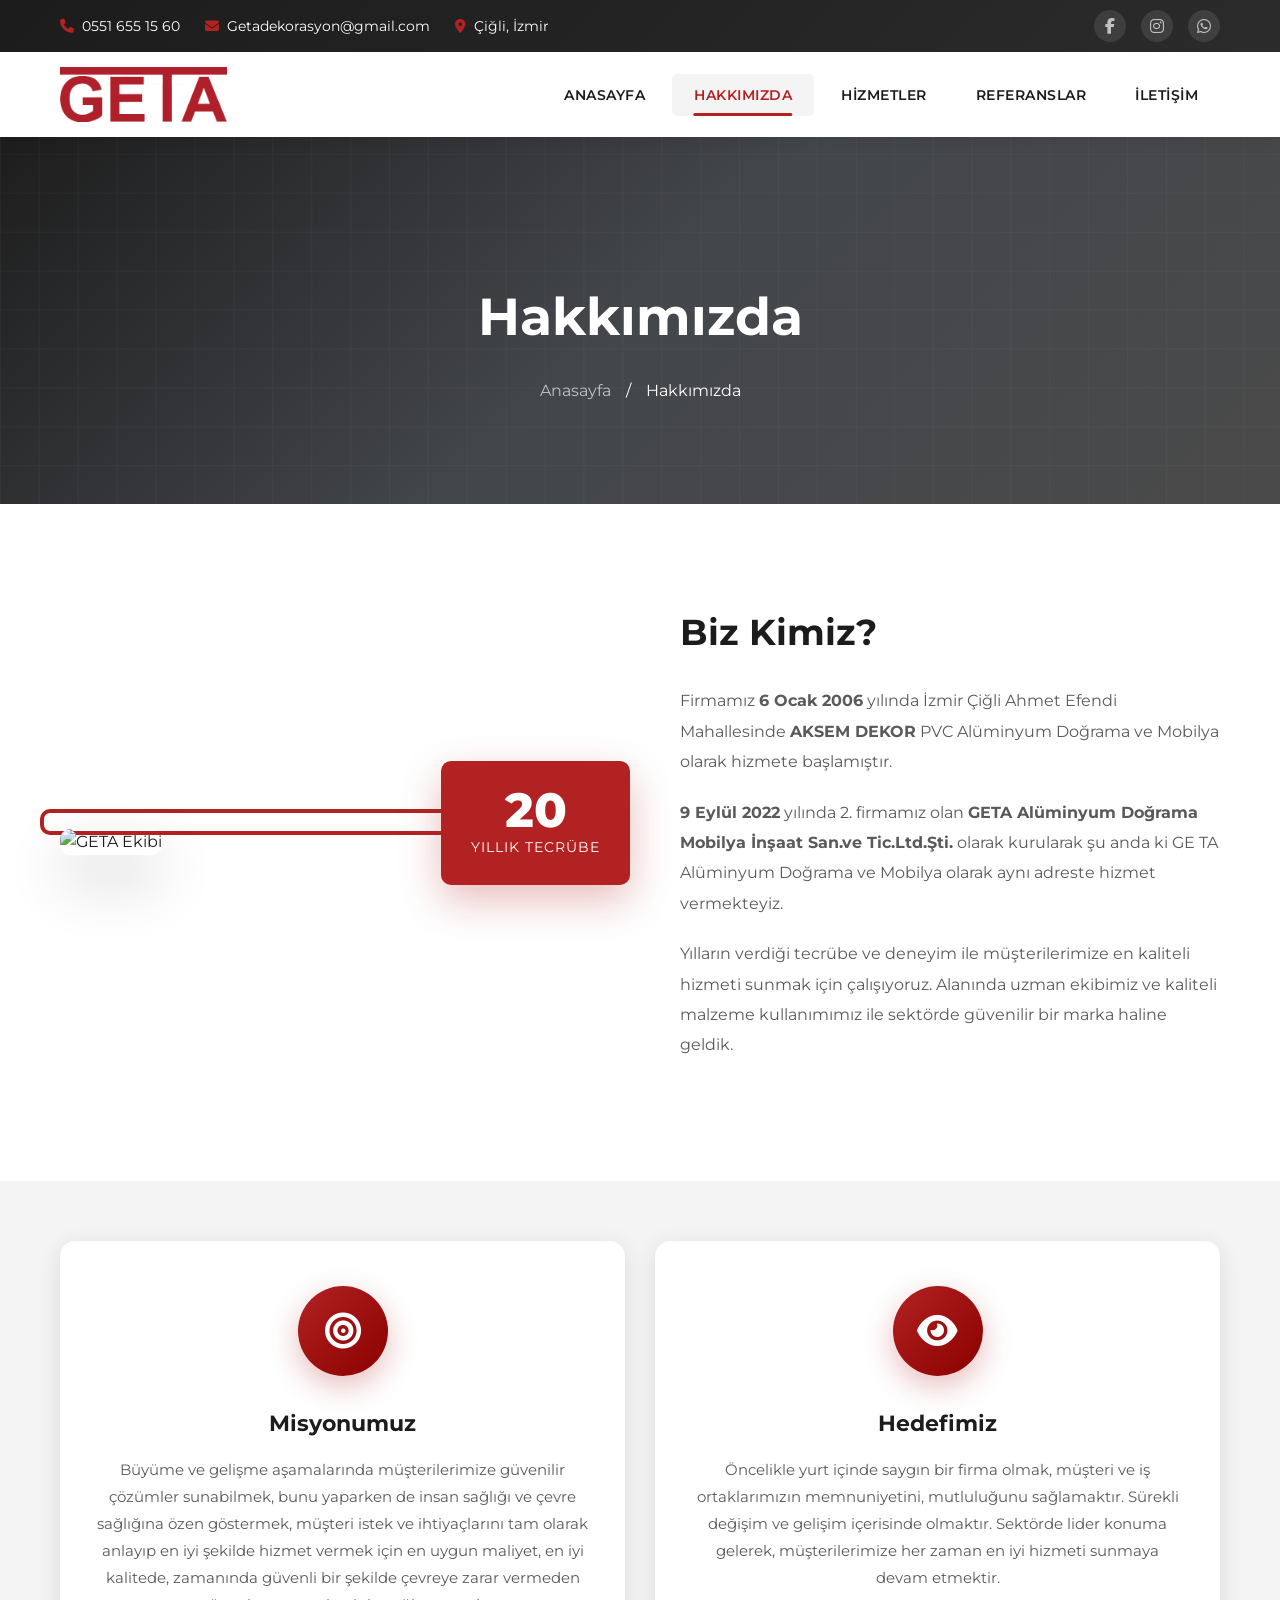
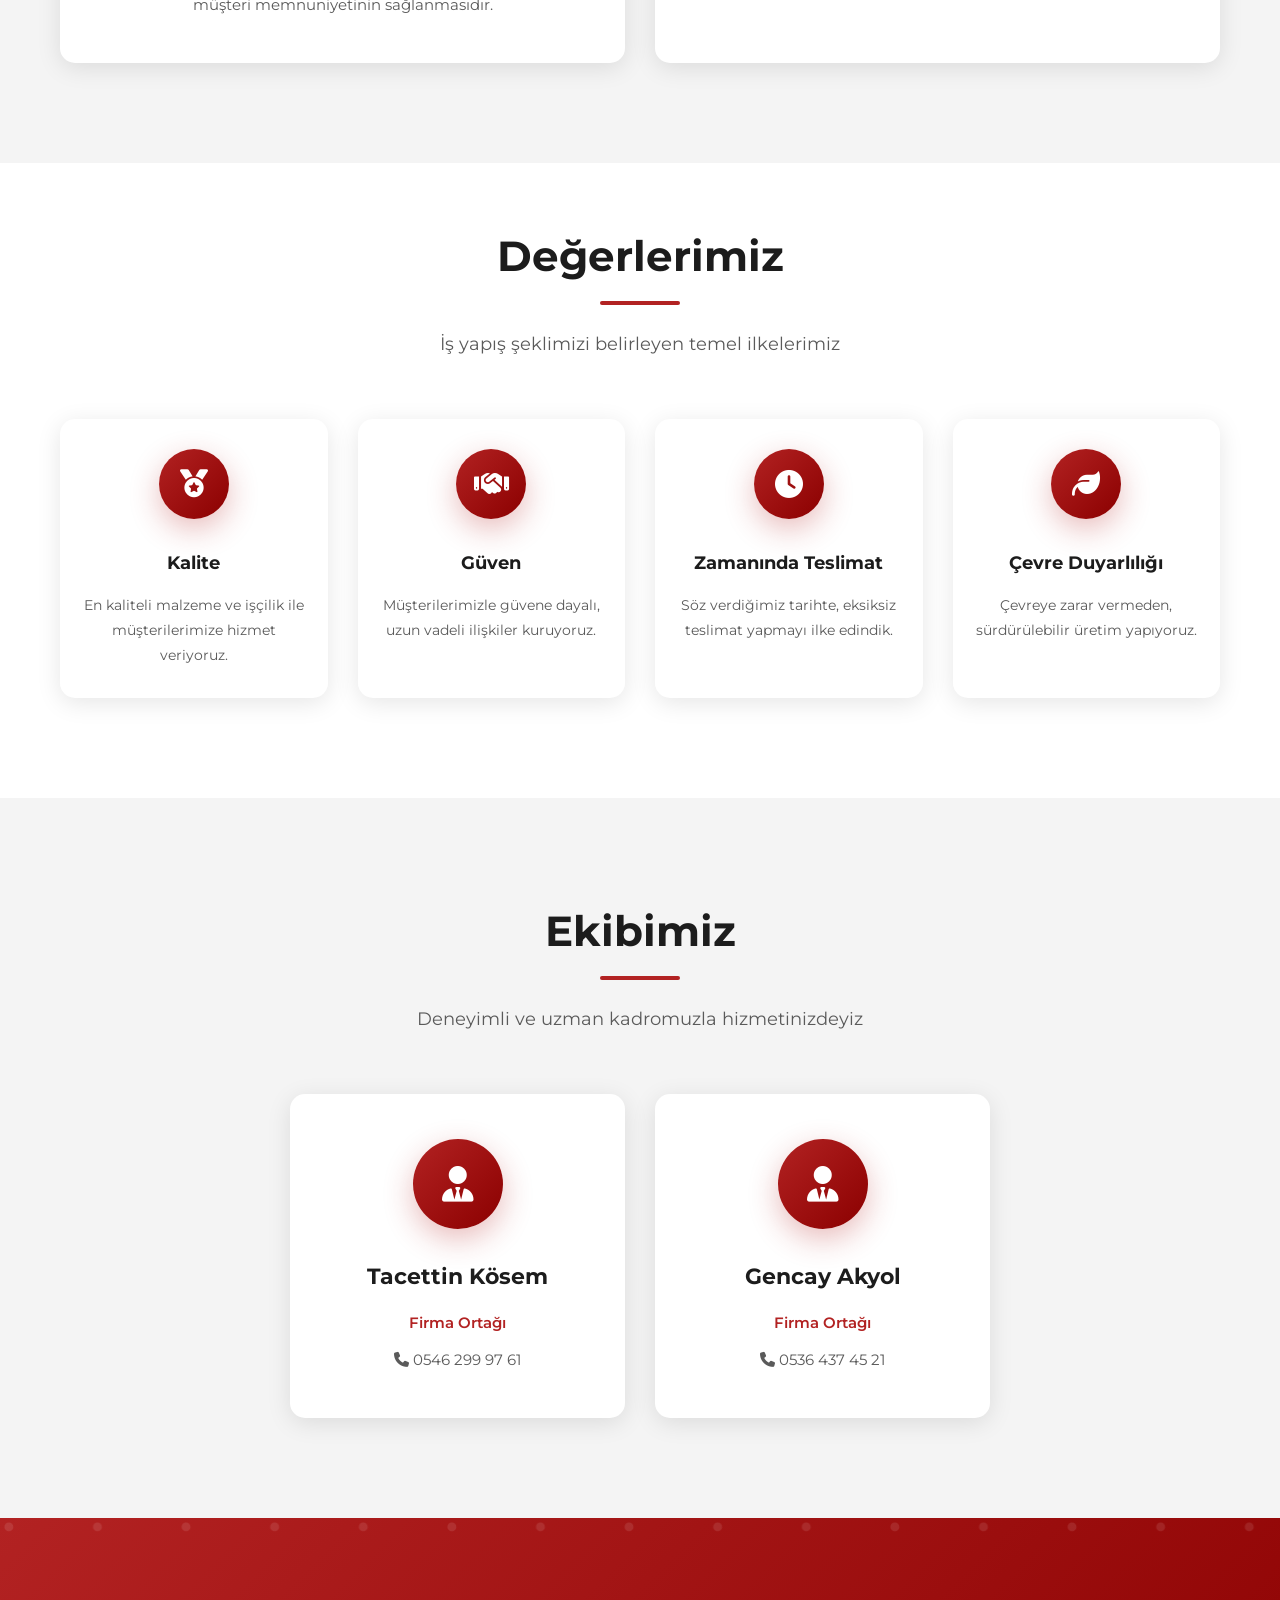
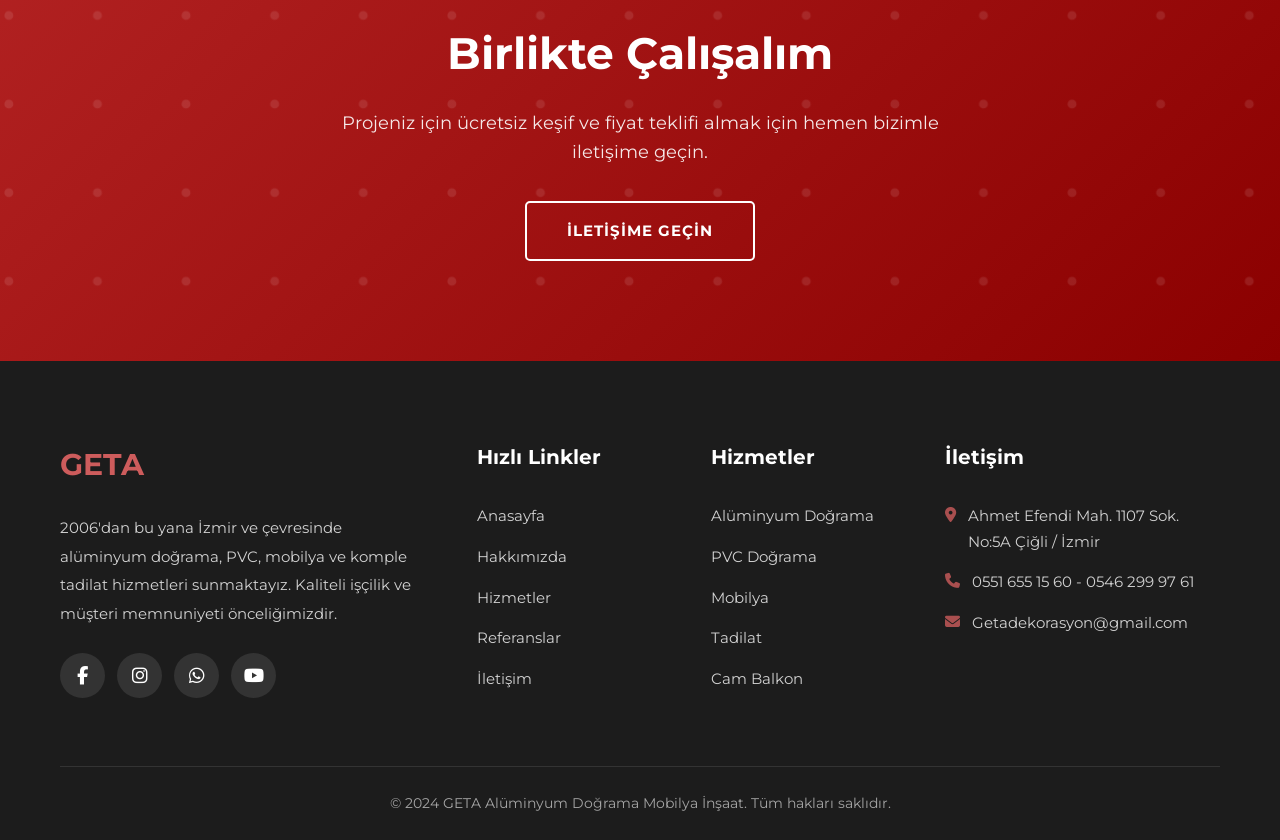
==== commit 0286ba6d: "Update site content and fix mobile layout" ====
--- a/hakkimizda.html
+++ b/hakkimizda.html
@@ -72,13 +72,13 @@
                 <div class="about-image scroll-reveal">
                     <img src="https://images.unsplash.com/photo-1504307651254-35680f356dfd?w=600&h=500&fit=crop" alt="GETA Ekibi">
                     <div class="experience-badge">
-                        <h3>9+</h3>
+                        <h3>20</h3>
                         <span>Yıllık Tecrübe</span>
                     </div>
                 </div>
                 <div class="about-text scroll-reveal">
                     <h3>Biz Kimiz?</h3>
-                    <p>Firmamız <strong>6 Ocak 2016</strong> yılında İzmir Çiğli Ahmet Efendi Mahallesinde <strong>AKSEM DEKOR</strong> PVC Alüminyum Doğrama ve Mobilya olarak hizmete başlamıştır.</p>
+                    <p>Firmamız <strong>6 Ocak 2006</strong> yılında İzmir Çiğli Ahmet Efendi Mahallesinde <strong>AKSEM DEKOR</strong> PVC Alüminyum Doğrama ve Mobilya olarak hizmete başlamıştır.</p>
                     <p><strong>9 Eylül 2022</strong> yılında 2. firmamız olan <strong>GETA Alüminyum Doğrama Mobilya İnşaat San.ve Tic.Ltd.Şti.</strong> olarak kurularak şu anda ki GE TA Alüminyum Doğrama ve Mobilya olarak aynı adreste hizmet vermekteyiz.</p>
                     <p>Yılların verdiği tecrübe ve deneyim ile müşterilerimize en kaliteli hizmeti sunmak için çalışıyoruz. Alanında uzman ekibimiz ve kaliteli malzeme kullanımımız ile sektörde güvenilir bir marka haline geldik.</p>
                 </div>
@@ -191,7 +191,7 @@
             <div class="footer-content">
                 <div class="footer-about">
                     <h3>GETA</h3>
-                    <p>2016'dan bu yana İzmir ve çevresinde alüminyum doğrama, PVC, mobilya ve komple tadilat hizmetleri sunmaktayız. Kaliteli işçilik ve müşteri memnuniyeti önceliğimizdir.</p>
+                    <p>2006'dan bu yana İzmir ve çevresinde alüminyum doğrama, PVC, mobilya ve komple tadilat hizmetleri sunmaktayız. Kaliteli işçilik ve müşteri memnuniyeti önceliğimizdir.</p>
                     <div class="footer-social">
                         <a href="#"><i class="fab fa-facebook-f"></i></a>
                         <a href="#"><i class="fab fa-instagram"></i></a>
--- a/css/styles.css
+++ b/css/styles.css
@@ -1131,6 +1131,19 @@
     .contact-form-box {
         padding: 30px;
     }
+
+    /* Hakkımızda sayfası - Mobil grid düzeltmeleri */
+    .services-grid {
+        grid-template-columns: 1fr !important;
+    }
+
+    .services-grid[style*="repeat(2"] {
+        grid-template-columns: 1fr !important;
+    }
+
+    .services-grid[style*="repeat(4"] {
+        grid-template-columns: 1fr !important;
+    }
 }
 
 @media (max-width: 480px) {
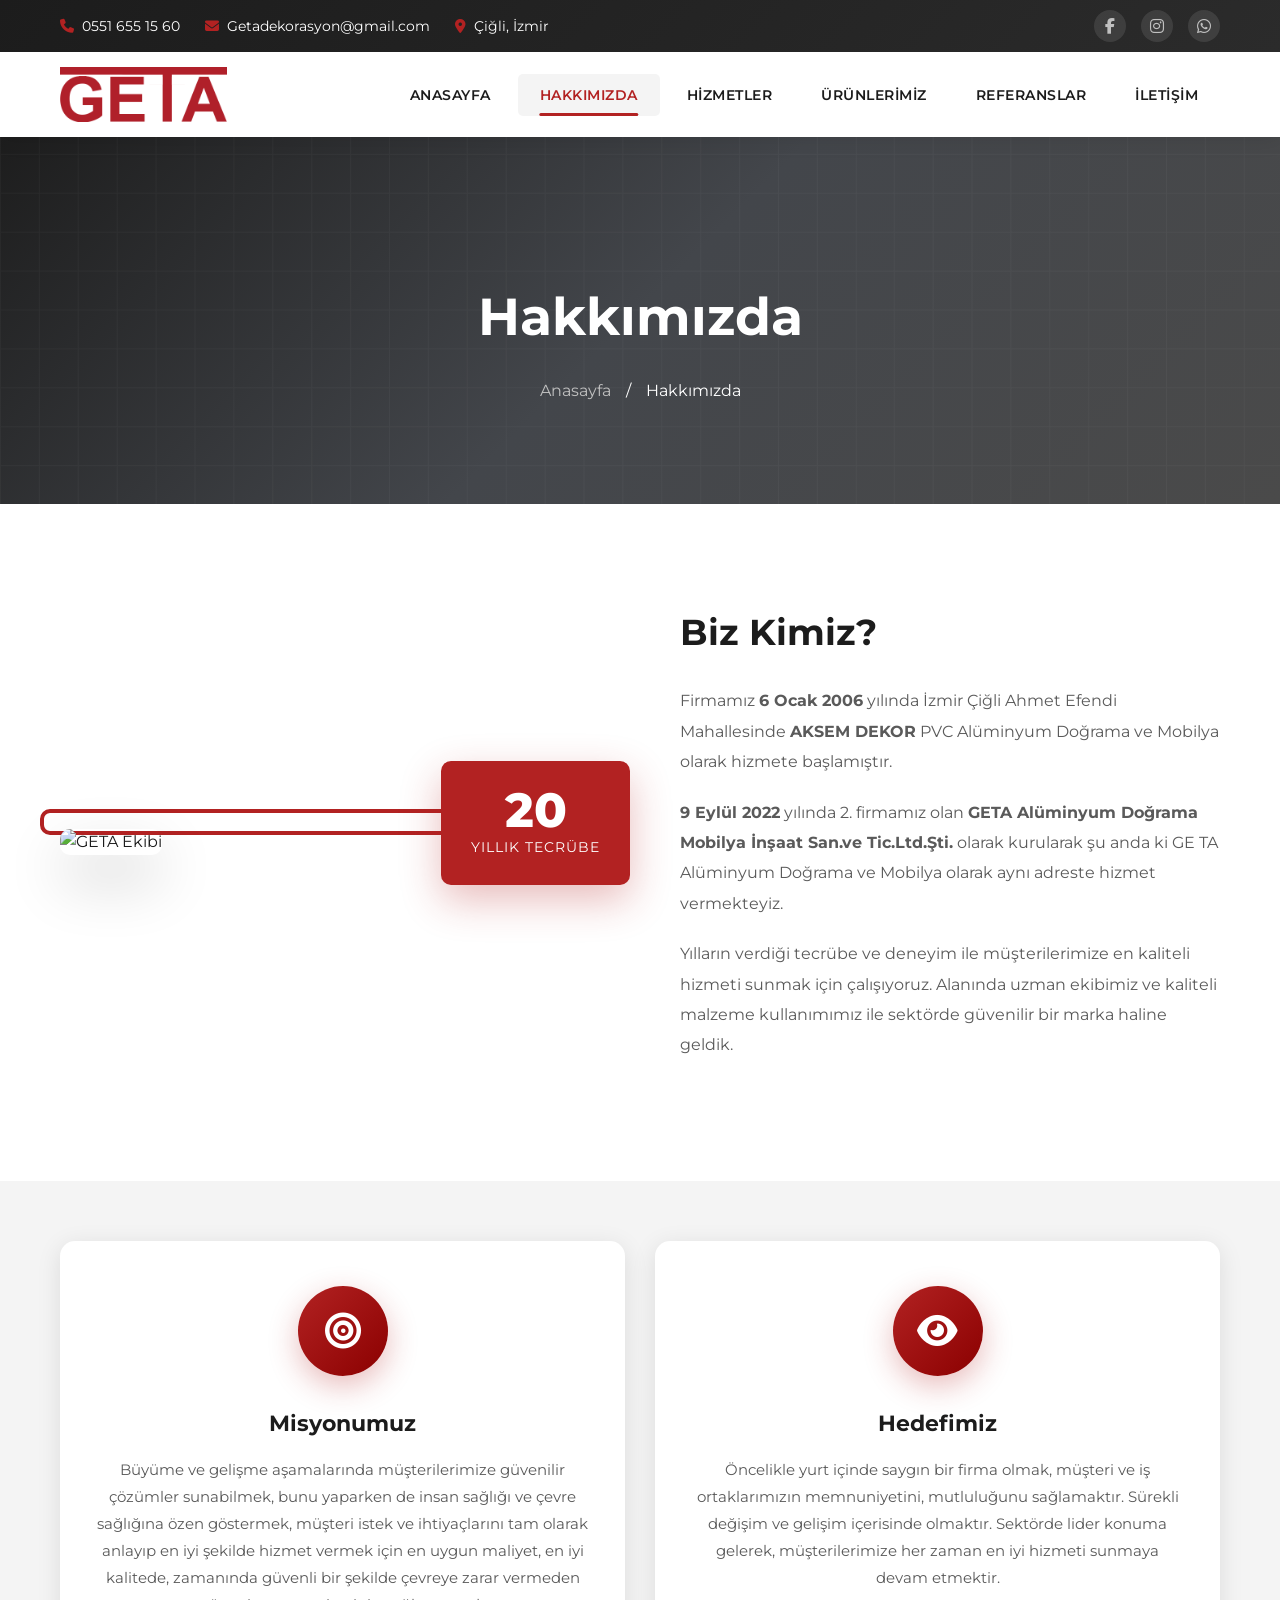
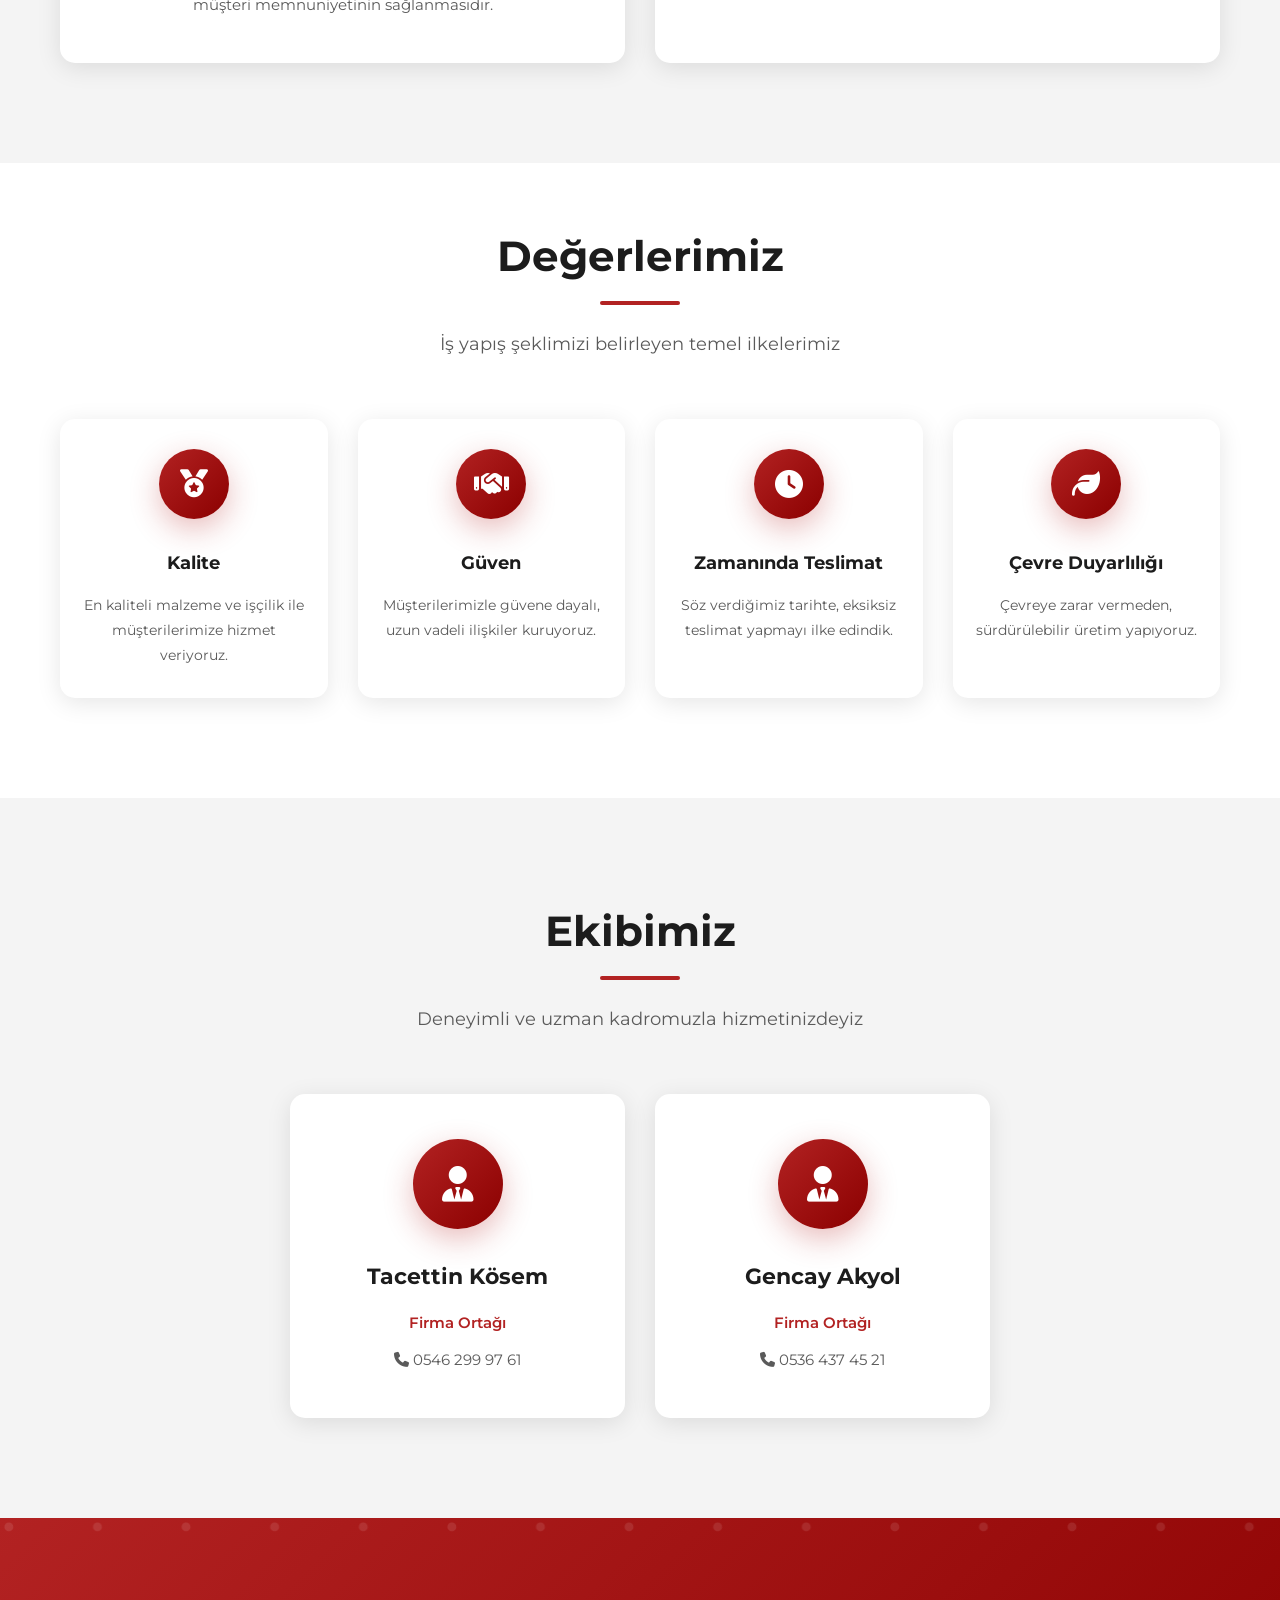
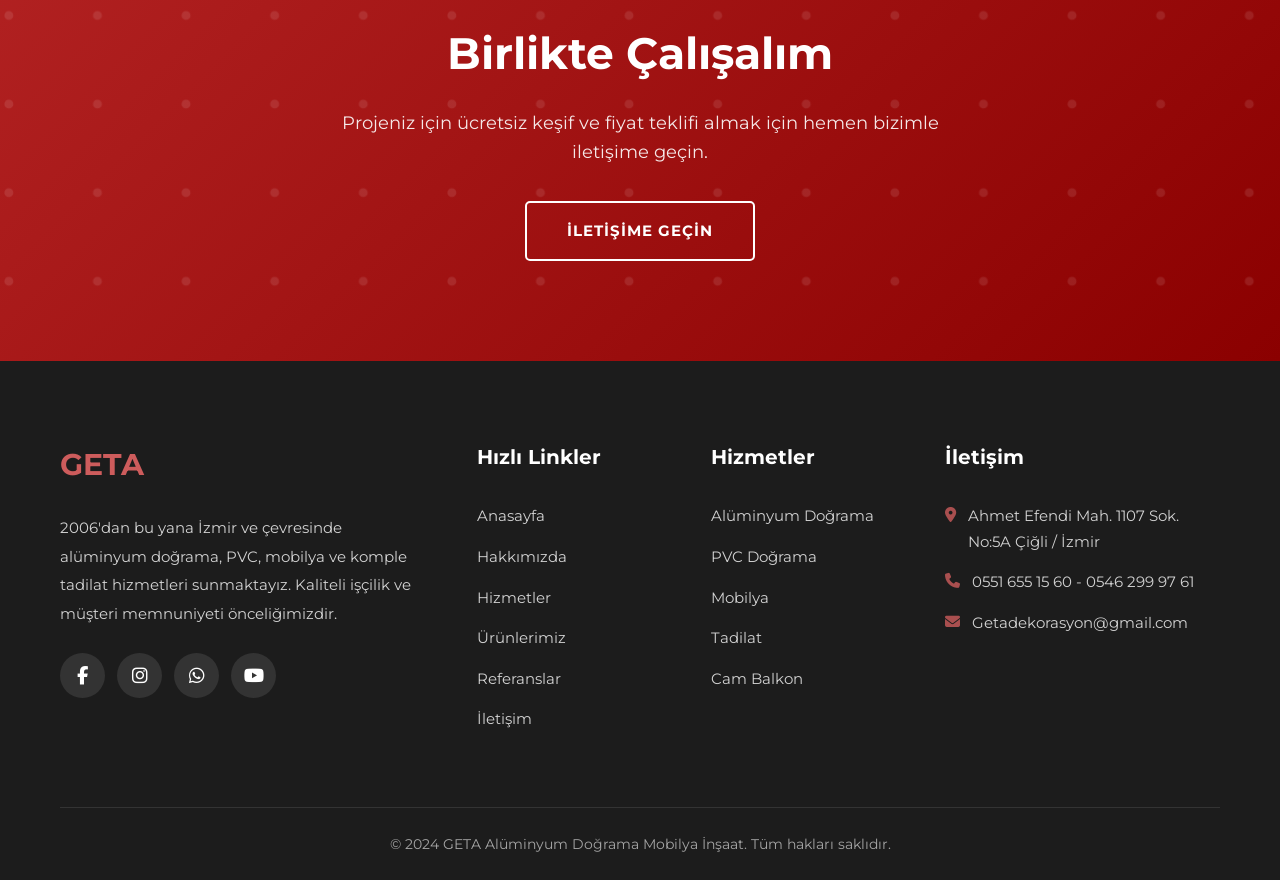
==== commit 4c369a77: "Add products page, brands marquee, video lightbox support and various fixes Co-Authored-By: Claude O" ====
--- a/hakkimizda.html
+++ b/hakkimizda.html
@@ -45,6 +45,7 @@
                         <li><a href="index.html">Anasayfa</a></li>
                         <li><a href="hakkimizda.html" class="active">Hakkımızda</a></li>
                         <li><a href="hizmetler.html">Hizmetler</a></li>
+                        <li><a href="urunler.html">Ürünlerimiz</a></li>
                         <li><a href="referanslar.html">Referanslar</a></li>
                         <li><a href="iletisim.html">İletişim</a></li>
                     </ul>
@@ -205,6 +206,7 @@
                         <li><a href="index.html">Anasayfa</a></li>
                         <li><a href="hakkimizda.html">Hakkımızda</a></li>
                         <li><a href="hizmetler.html">Hizmetler</a></li>
+                        <li><a href="urunler.html">Ürünlerimiz</a></li>
                         <li><a href="referanslar.html">Referanslar</a></li>
                         <li><a href="iletisim.html">İletişim</a></li>
                     </ul>
--- a/css/styles.css
+++ b/css/styles.css
@@ -609,6 +609,7 @@
 .brands {
     background: linear-gradient(135deg, var(--dark) 0%, var(--charcoal) 100%);
     padding: 60px 0;
+    overflow: hidden;
 }
 
 .brands h3 {
@@ -619,28 +620,102 @@
     font-weight: 600;
 }
 
+.brands-marquee-wrapper {
+    overflow: hidden;
+    position: relative;
+    padding: 10px 0;
+}
+
+.brands-marquee-wrapper::before,
+.brands-marquee-wrapper::after {
+    content: '';
+    position: absolute;
+    top: 0;
+    bottom: 0;
+    width: 100px;
+    z-index: 2;
+    pointer-events: none;
+}
+
+.brands-marquee-wrapper::before {
+    left: 0;
+    background: linear-gradient(to right, var(--dark), transparent);
+}
+
+.brands-marquee-wrapper::after {
+    right: 0;
+    background: linear-gradient(to left, var(--charcoal), transparent);
+}
+
+.brands-marquee {
+    display: flex;
+    gap: 20px;
+    width: max-content;
+    animation: marqueeScroll 25s linear infinite;
+}
+
+.brands-marquee.reverse {
+    animation: marqueeScrollReverse 25s linear infinite;
+}
+
+.brands-marquee-wrapper + .brands-marquee-wrapper {
+    margin-top: 15px;
+}
+
+.brands-marquee span {
+    display: flex;
+    align-items: center;
+    justify-content: center;
+    padding: 14px 32px;
+    background: rgba(255,255,255,0.07);
+    border: 1px solid rgba(255,255,255,0.15);
+    border-radius: 12px;
+    color: var(--silver);
+    font-size: 15px;
+    font-weight: 700;
+    letter-spacing: 1.5px;
+    white-space: nowrap;
+    transition: all 0.3s ease;
+    backdrop-filter: blur(4px);
+}
+
+.brands-marquee span:hover {
+    background: var(--primary);
+    color: var(--white);
+    border-color: var(--primary);
+    transform: scale(1.08);
+    box-shadow: 0 4px 20px rgba(178, 34, 34, 0.4);
+}
+
+.brands-marquee-wrapper:hover .brands-marquee {
+    animation-play-state: paused;
+}
+
+@keyframes marqueeScroll {
+    0% { transform: translateX(0); }
+    100% { transform: translateX(-50%); }
+}
+
+@keyframes marqueeScrollReverse {
+    0% { transform: translateX(-50%); }
+    100% { transform: translateX(0); }
+}
+
+/* Hide old styles */
+.brands-carousel-wrapper,
 .brands-slider {
-    display: flex;
-    justify-content: center;
-    flex-wrap: wrap;
-    gap: 20px;
-}
-
-.brands-slider span {
-    color: var(--silver);
-    font-size: 16px;
-    font-weight: 600;
-    padding: 12px 25px;
-    background: rgba(255,255,255,0.05);
-    border-radius: 5px;
-    border: 1px solid rgba(255,255,255,0.1);
-    transition: var(--transition);
-}
-
-.brands-slider span:hover {
-    background: var(--primary);
-    color: var(--white);
-    border-color: var(--primary);
+    display: none;
+}
+
+@media (max-width: 768px) {
+    .brands-marquee span {
+        padding: 10px 22px;
+        font-size: 13px;
+    }
+    .brands-marquee-wrapper::before,
+    .brands-marquee-wrapper::after {
+        width: 40px;
+    }
 }
 
 /* CTA Section */
